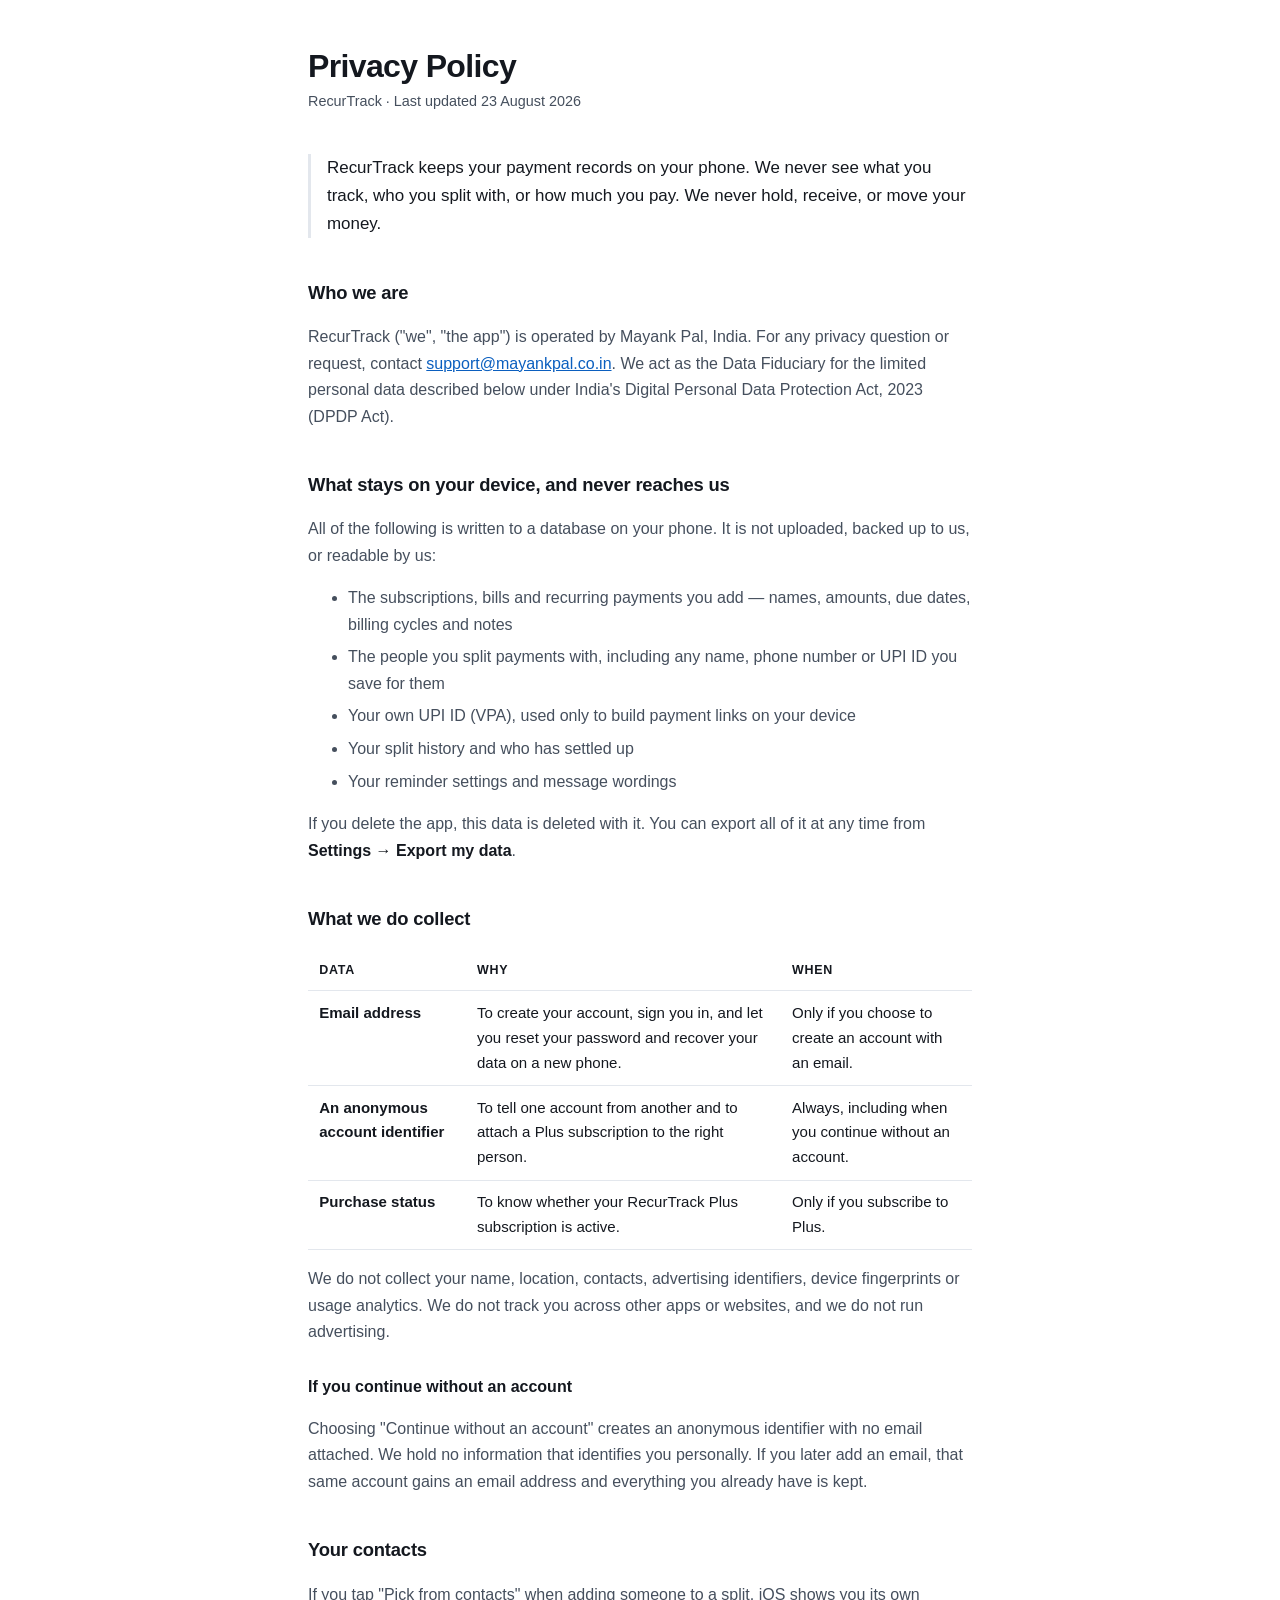
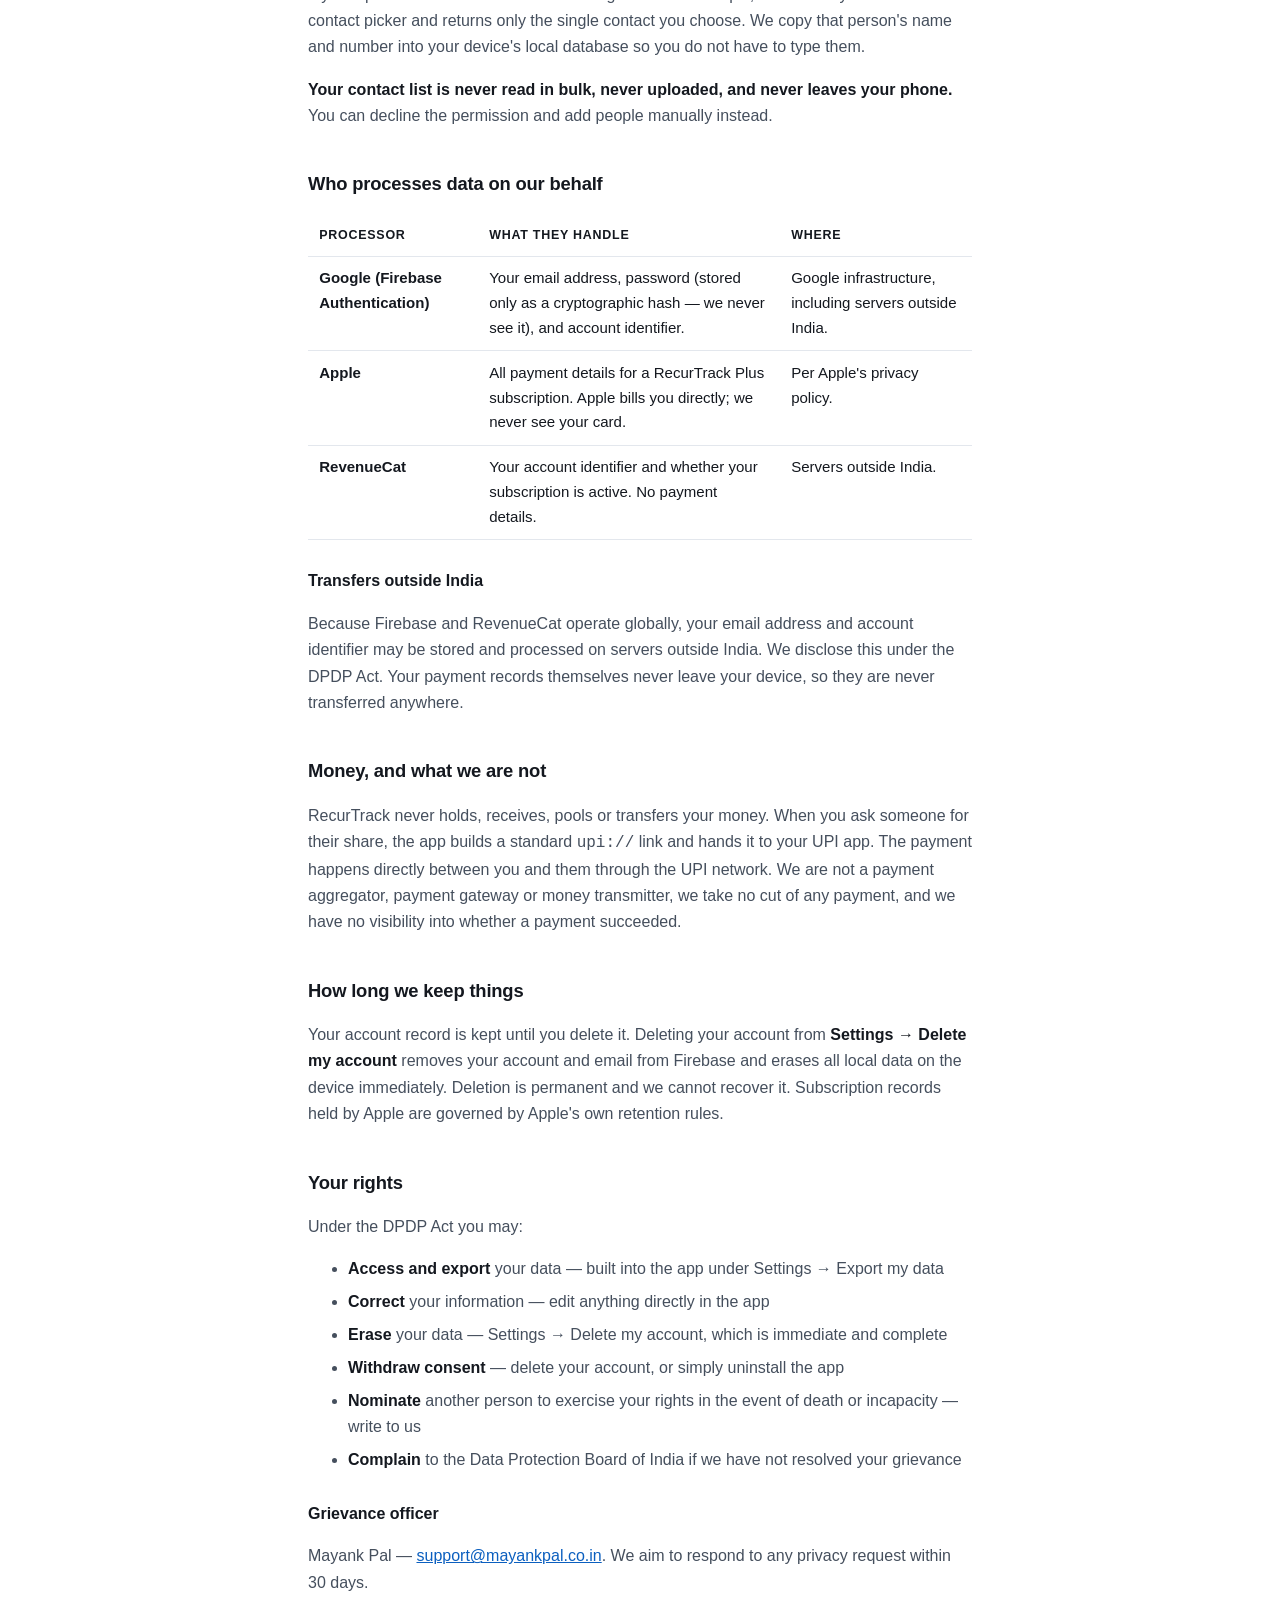
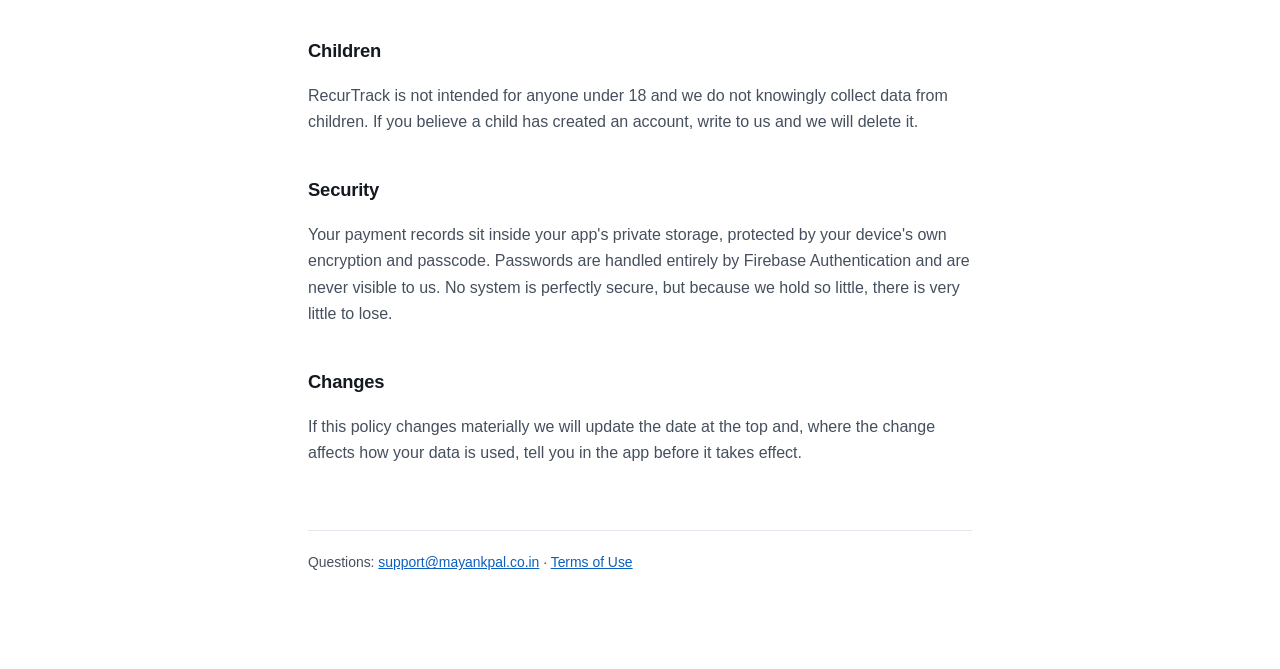
==== privacy.html @ efd6702a "RecurTrack privacy policy, terms and support page" ====
<!doctype html>
<html lang="en">
<head>
<meta charset="utf-8">
<meta name="viewport" content="width=device-width,initial-scale=1">
<title>Privacy Policy — RecurTrack</title>
<link rel="stylesheet" href="./_style.css">
</head>
<body>
<main>

<h1>Privacy Policy</h1>
<p class="updated">RecurTrack · Last updated 23 August 2026</p>

<p class="lede">
  RecurTrack keeps your payment records on your phone. We never see what you track, who
  you split with, or how much you pay. We never hold, receive, or move your money.
</p>

<h2>Who we are</h2>
<p>
  RecurTrack ("we", "the app") is operated by Mayank Pal, India. For any privacy question
  or request, contact <a href="mailto:support@mayankpal.co.in">support@mayankpal.co.in</a>.
  We act as the Data Fiduciary for the limited personal data described below under India's
  Digital Personal Data Protection Act, 2023 (DPDP Act).
</p>

<h2>What stays on your device, and never reaches us</h2>
<p>
  All of the following is written to a database on your phone. It is not uploaded, backed
  up to us, or readable by us:
</p>
<ul>
  <li>The subscriptions, bills and recurring payments you add — names, amounts, due dates, billing cycles and notes</li>
  <li>The people you split payments with, including any name, phone number or UPI ID you save for them</li>
  <li>Your own UPI ID (VPA), used only to build payment links on your device</li>
  <li>Your split history and who has settled up</li>
  <li>Your reminder settings and message wordings</li>
</ul>
<p>
  If you delete the app, this data is deleted with it. You can export all of it at any time
  from <strong>Settings → Export my data</strong>.
</p>

<h2>What we do collect</h2>
<table>
  <thead>
    <tr><th>Data</th><th>Why</th><th>When</th></tr>
  </thead>
  <tbody>
    <tr>
      <td><strong>Email address</strong></td>
      <td>To create your account, sign you in, and let you reset your password and recover your data on a new phone.</td>
      <td>Only if you choose to create an account with an email.</td>
    </tr>
    <tr>
      <td><strong>An anonymous account identifier</strong></td>
      <td>To tell one account from another and to attach a Plus subscription to the right person.</td>
      <td>Always, including when you continue without an account.</td>
    </tr>
    <tr>
      <td><strong>Purchase status</strong></td>
      <td>To know whether your RecurTrack Plus subscription is active.</td>
      <td>Only if you subscribe to Plus.</td>
    </tr>
  </tbody>
</table>
<p>
  We do not collect your name, location, contacts, advertising identifiers, device
  fingerprints or usage analytics. We do not track you across other apps or websites,
  and we do not run advertising.
</p>

<h3>If you continue without an account</h3>
<p>
  Choosing "Continue without an account" creates an anonymous identifier with no email
  attached. We hold no information that identifies you personally. If you later add an
  email, that same account gains an email address and everything you already have is kept.
</p>

<h2>Your contacts</h2>
<p>
  If you tap "Pick from contacts" when adding someone to a split, iOS shows you its own
  contact picker and returns only the single contact you choose. We copy that person's name
  and number into your device's local database so you do not have to type them.
</p>
<p>
  <strong>Your contact list is never read in bulk, never uploaded, and never leaves your
  phone.</strong> You can decline the permission and add people manually instead.
</p>

<h2>Who processes data on our behalf</h2>
<table>
  <thead>
    <tr><th>Processor</th><th>What they handle</th><th>Where</th></tr>
  </thead>
  <tbody>
    <tr>
      <td><strong>Google (Firebase Authentication)</strong></td>
      <td>Your email address, password (stored only as a cryptographic hash — we never see it), and account identifier.</td>
      <td>Google infrastructure, including servers outside India.</td>
    </tr>
    <tr>
      <td><strong>Apple</strong></td>
      <td>All payment details for a RecurTrack Plus subscription. Apple bills you directly; we never see your card.</td>
      <td>Per Apple's privacy policy.</td>
    </tr>
    <tr>
      <td><strong>RevenueCat</strong></td>
      <td>Your account identifier and whether your subscription is active. No payment details.</td>
      <td>Servers outside India.</td>
    </tr>
  </tbody>
</table>

<h3>Transfers outside India</h3>
<p>
  Because Firebase and RevenueCat operate globally, your email address and account
  identifier may be stored and processed on servers outside India. We disclose this under
  the DPDP Act. Your payment records themselves never leave your device, so they are never
  transferred anywhere.
</p>

<h2>Money, and what we are not</h2>
<p>
  RecurTrack never holds, receives, pools or transfers your money. When you ask someone for
  their share, the app builds a standard <code>upi://</code> link and hands it to your UPI
  app. The payment happens directly between you and them through the UPI network. We are not
  a payment aggregator, payment gateway or money transmitter, we take no cut of any payment,
  and we have no visibility into whether a payment succeeded.
</p>

<h2>How long we keep things</h2>
<p>
  Your account record is kept until you delete it. Deleting your account from
  <strong>Settings → Delete my account</strong> removes your account and email from Firebase
  and erases all local data on the device immediately. Deletion is permanent and we cannot
  recover it. Subscription records held by Apple are governed by Apple's own retention rules.
</p>

<h2>Your rights</h2>
<p>Under the DPDP Act you may:</p>
<ul>
  <li><strong>Access and export</strong> your data — built into the app under Settings → Export my data</li>
  <li><strong>Correct</strong> your information — edit anything directly in the app</li>
  <li><strong>Erase</strong> your data — Settings → Delete my account, which is immediate and complete</li>
  <li><strong>Withdraw consent</strong> — delete your account, or simply uninstall the app</li>
  <li><strong>Nominate</strong> another person to exercise your rights in the event of death or incapacity — write to us</li>
  <li><strong>Complain</strong> to the Data Protection Board of India if we have not resolved your grievance</li>
</ul>

<h3>Grievance officer</h3>
<p>
  Mayank Pal — <a href="mailto:support@mayankpal.co.in">support@mayankpal.co.in</a>. We aim to
  respond to any privacy request within 30 days.
</p>

<h2>Children</h2>
<p>
  RecurTrack is not intended for anyone under 18 and we do not knowingly collect data from
  children. If you believe a child has created an account, write to us and we will delete it.
</p>

<h2>Security</h2>
<p>
  Your payment records sit inside your app's private storage, protected by your device's own
  encryption and passcode. Passwords are handled entirely by Firebase Authentication and are
  never visible to us. No system is perfectly secure, but because we hold so little, there is
  very little to lose.
</p>

<h2>Changes</h2>
<p>
  If this policy changes materially we will update the date at the top and, where the change
  affects how your data is used, tell you in the app before it takes effect.
</p>

<footer>
  Questions: <a href="mailto:support@mayankpal.co.in">support@mayankpal.co.in</a> ·
  <a href="./terms.html">Terms of Use</a>
</footer>

</main>
</body>
</html>
---- _style.css ----
:root{--ink:#14181f;--ink2:#454f5d;--paper:#fff;--rule:#e3e7ed;--link:#0b5fbf}
@media(prefers-color-scheme:dark){:root{--ink:#e9edf3;--ink2:#a7b1be;--paper:#0e1116;--rule:#242b34;--link:#7ab4ff}}
*{box-sizing:border-box}
body{margin:0;background:var(--paper);color:var(--ink);font:16px/1.65 -apple-system,BlinkMacSystemFont,"Segoe UI",Roboto,sans-serif;-webkit-font-smoothing:antialiased}
main{max-width:44rem;margin:0 auto;padding:3rem 1.25rem 6rem}
h1{font-size:2rem;line-height:1.15;margin:0 0 .35rem;letter-spacing:-.02em}
.updated{color:var(--ink2);font-size:.9rem;margin:0 0 2.5rem}
h2{font-size:1.15rem;margin:2.5rem 0 .6rem;letter-spacing:-.01em}
h3{font-size:1rem;margin:1.75rem 0 .4rem}
p,li{color:var(--ink2)}
li{margin-bottom:.4rem}
strong{color:var(--ink)}
a{color:var(--link)}
table{width:100%;border-collapse:collapse;margin:1rem 0;font-size:.94rem;display:block;overflow-x:auto}
th,td{text-align:left;padding:.6rem .7rem;border-bottom:1px solid var(--rule);vertical-align:top}
th{color:var(--ink);font-size:.78rem;text-transform:uppercase;letter-spacing:.06em}
.lede{color:var(--ink);font-size:1.06rem;border-left:3px solid var(--rule);padding-left:1rem}
footer{margin-top:4rem;padding-top:1.25rem;border-top:1px solid var(--rule);font-size:.87rem;color:var(--ink2)}
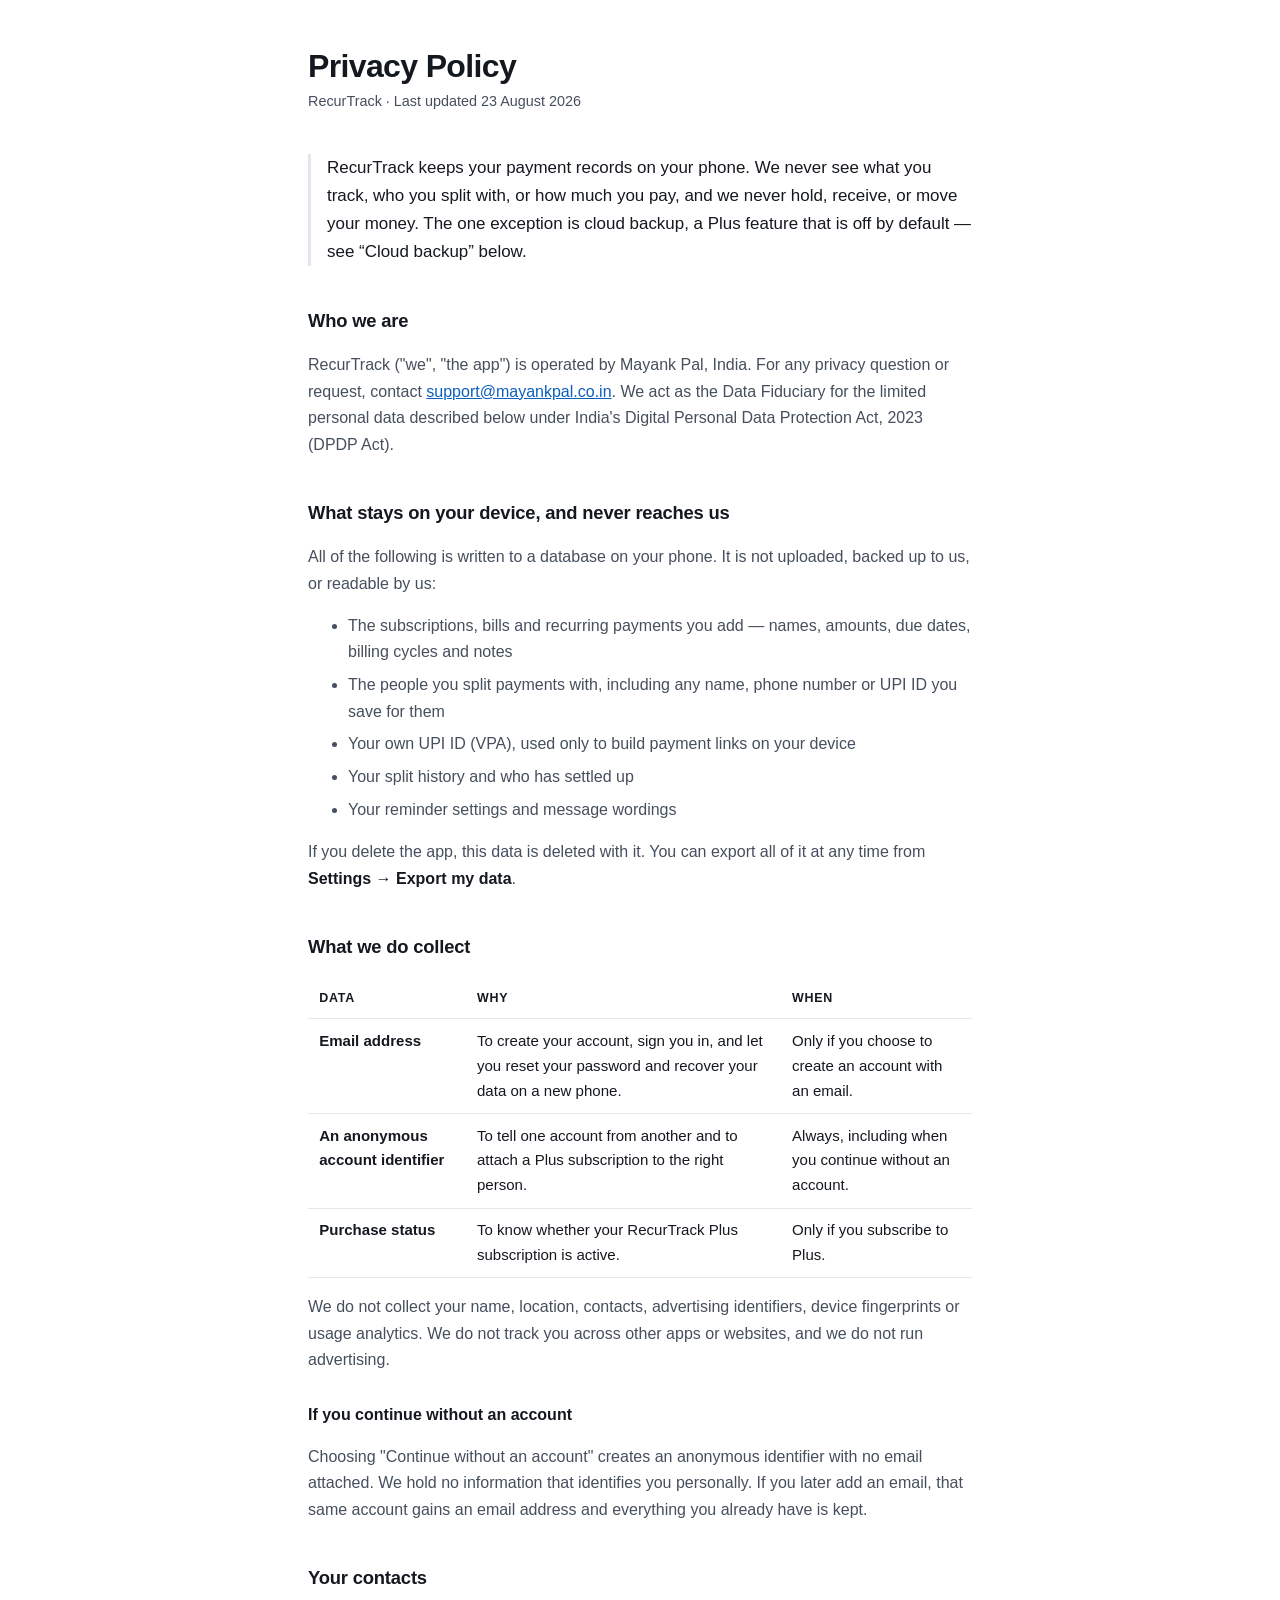
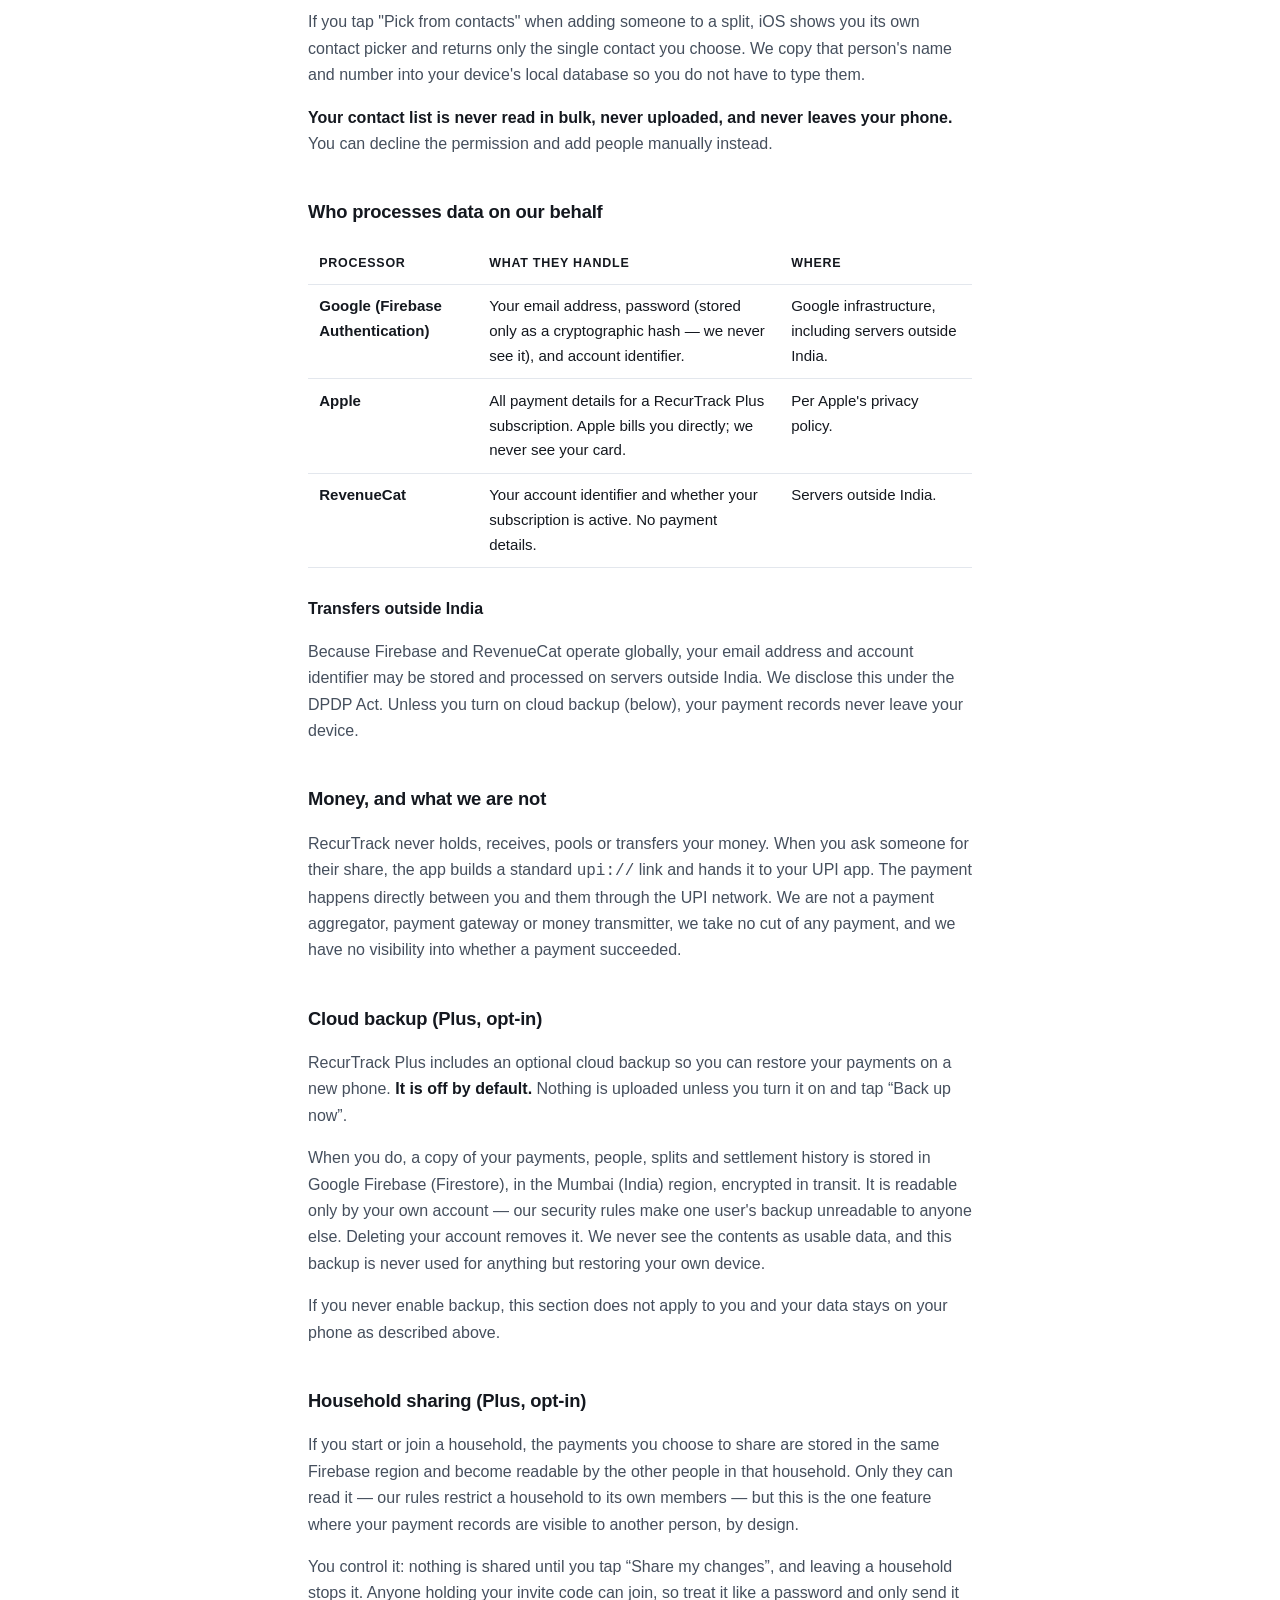
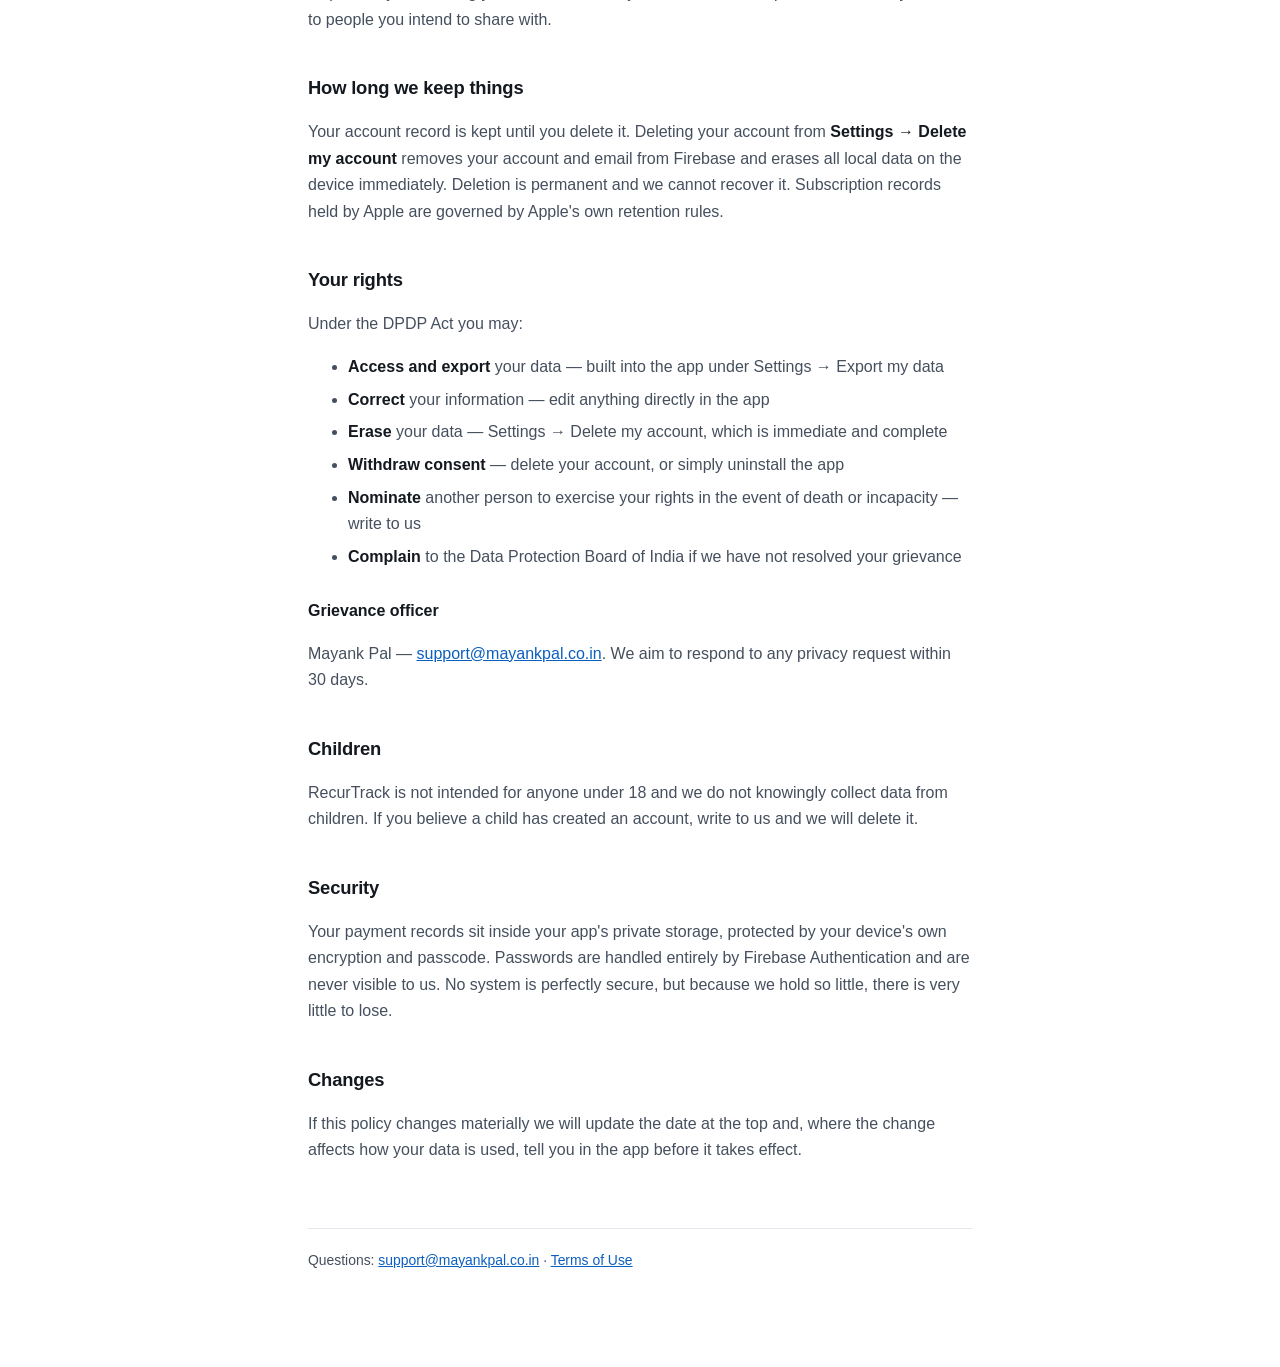
==== commit 6fcfe569: "Disclose cloud backup and household sharing Both are opt-in Plus features that move payment records " ====
--- a/privacy.html
+++ b/privacy.html
@@ -14,7 +14,9 @@
 
 <p class="lede">
   RecurTrack keeps your payment records on your phone. We never see what you track, who
-  you split with, or how much you pay. We never hold, receive, or move your money.
+  you split with, or how much you pay, and we never hold, receive, or move your money. The
+  one exception is cloud backup, a Plus feature that is off by default — see “Cloud backup”
+  below.
 </p>
 
 <h2>Who we are</h2>
@@ -117,8 +119,8 @@
 <p>
   Because Firebase and RevenueCat operate globally, your email address and account
   identifier may be stored and processed on servers outside India. We disclose this under
-  the DPDP Act. Your payment records themselves never leave your device, so they are never
-  transferred anywhere.
+  the DPDP Act. Unless you turn on cloud backup (below), your payment records never leave
+  your device.
 </p>
 
 <h2>Money, and what we are not</h2>
@@ -128,6 +130,37 @@
   app. The payment happens directly between you and them through the UPI network. We are not
   a payment aggregator, payment gateway or money transmitter, we take no cut of any payment,
   and we have no visibility into whether a payment succeeded.
+</p>
+
+<h2>Cloud backup (Plus, opt-in)</h2>
+<p>
+  RecurTrack Plus includes an optional cloud backup so you can restore your payments on a
+  new phone. <strong>It is off by default.</strong> Nothing is uploaded unless you turn it
+  on and tap “Back up now”.
+</p>
+<p>
+  When you do, a copy of your payments, people, splits and settlement history is stored in
+  Google Firebase (Firestore), in the Mumbai (India) region, encrypted in transit. It is
+  readable only by your own account — our security rules make one user's backup unreadable
+  to anyone else. Deleting your account removes it. We never see the contents as usable
+  data, and this backup is never used for anything but restoring your own device.
+</p>
+<p>
+  If you never enable backup, this section does not apply to you and your data stays on your
+  phone as described above.
+</p>
+
+<h2>Household sharing (Plus, opt-in)</h2>
+<p>
+  If you start or join a household, the payments you choose to share are stored in the same
+  Firebase region and become readable by the other people in that household. Only they can
+  read it — our rules restrict a household to its own members — but this is the one feature
+  where your payment records are visible to another person, by design.
+</p>
+<p>
+  You control it: nothing is shared until you tap “Share my changes”, and leaving a
+  household stops it. Anyone holding your invite code can join, so treat it like a password
+  and only send it to people you intend to share with.
 </p>
 
 <h2>How long we keep things</h2>
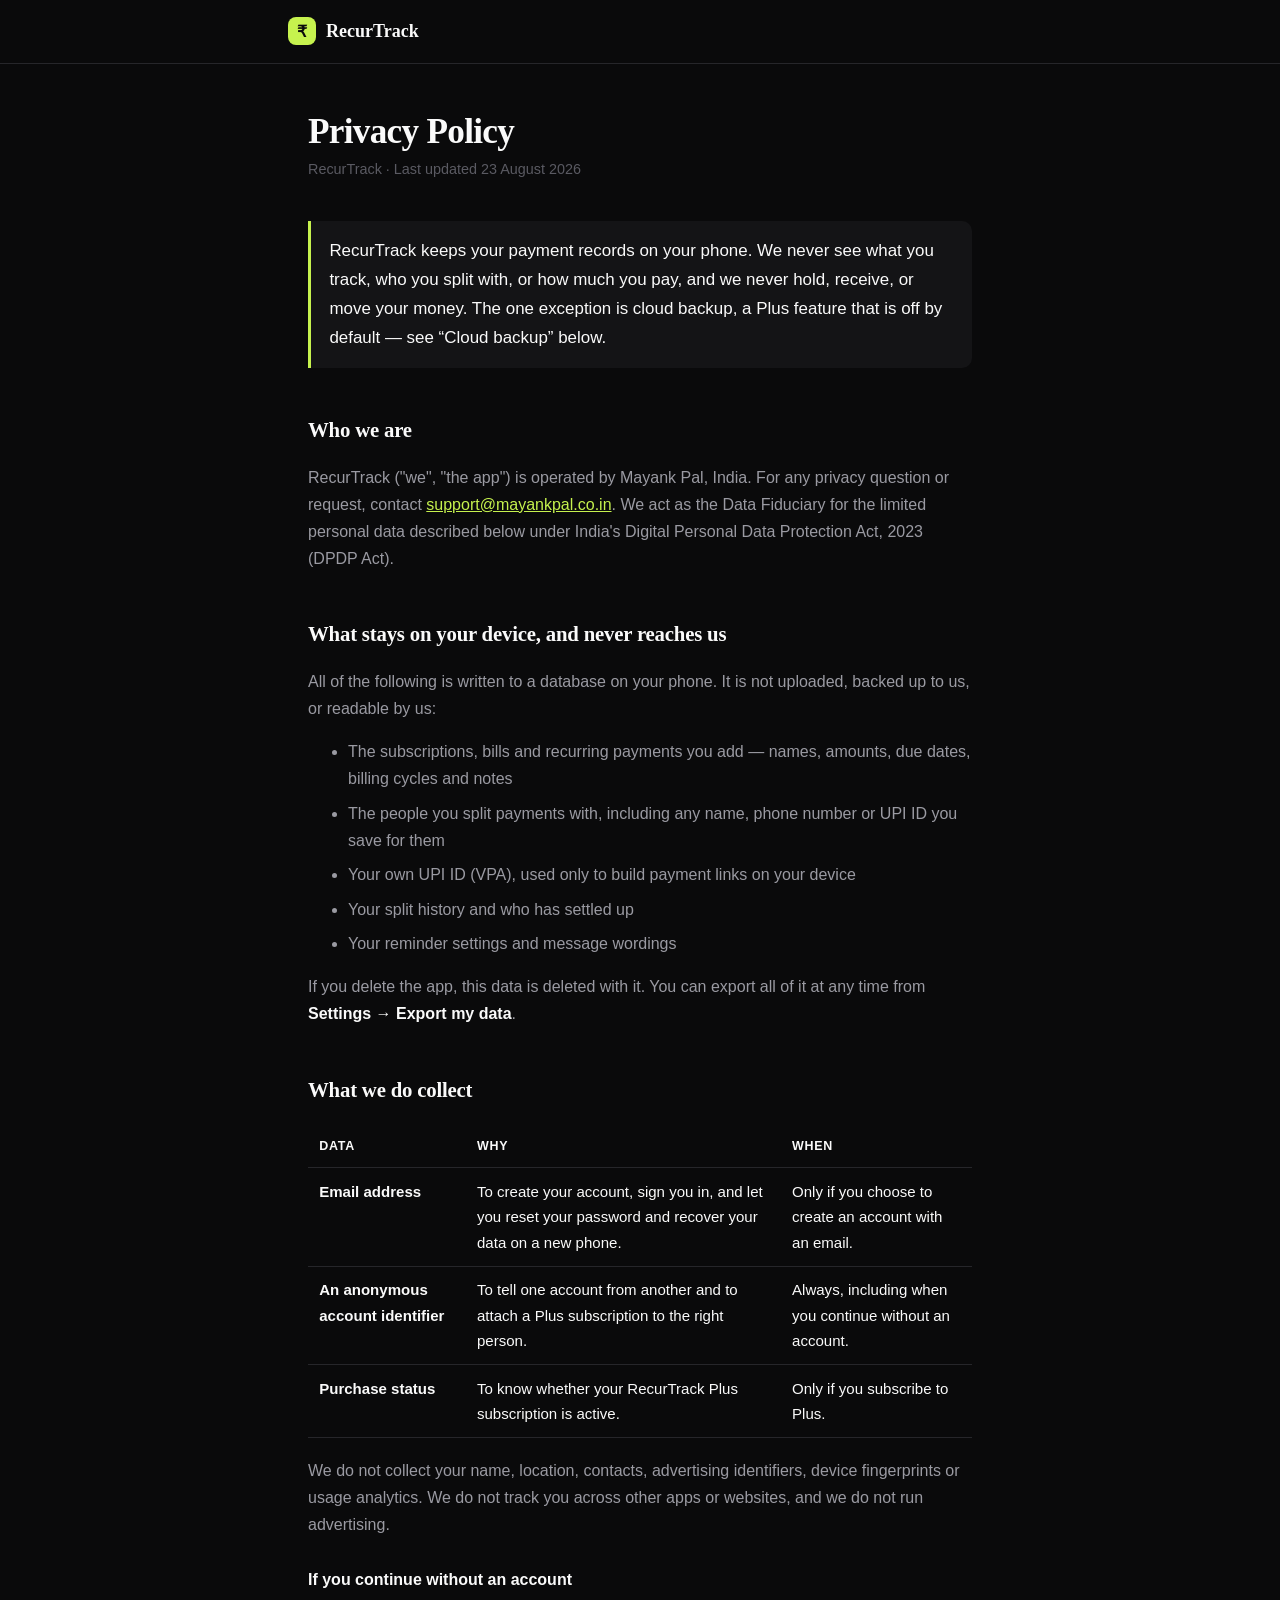
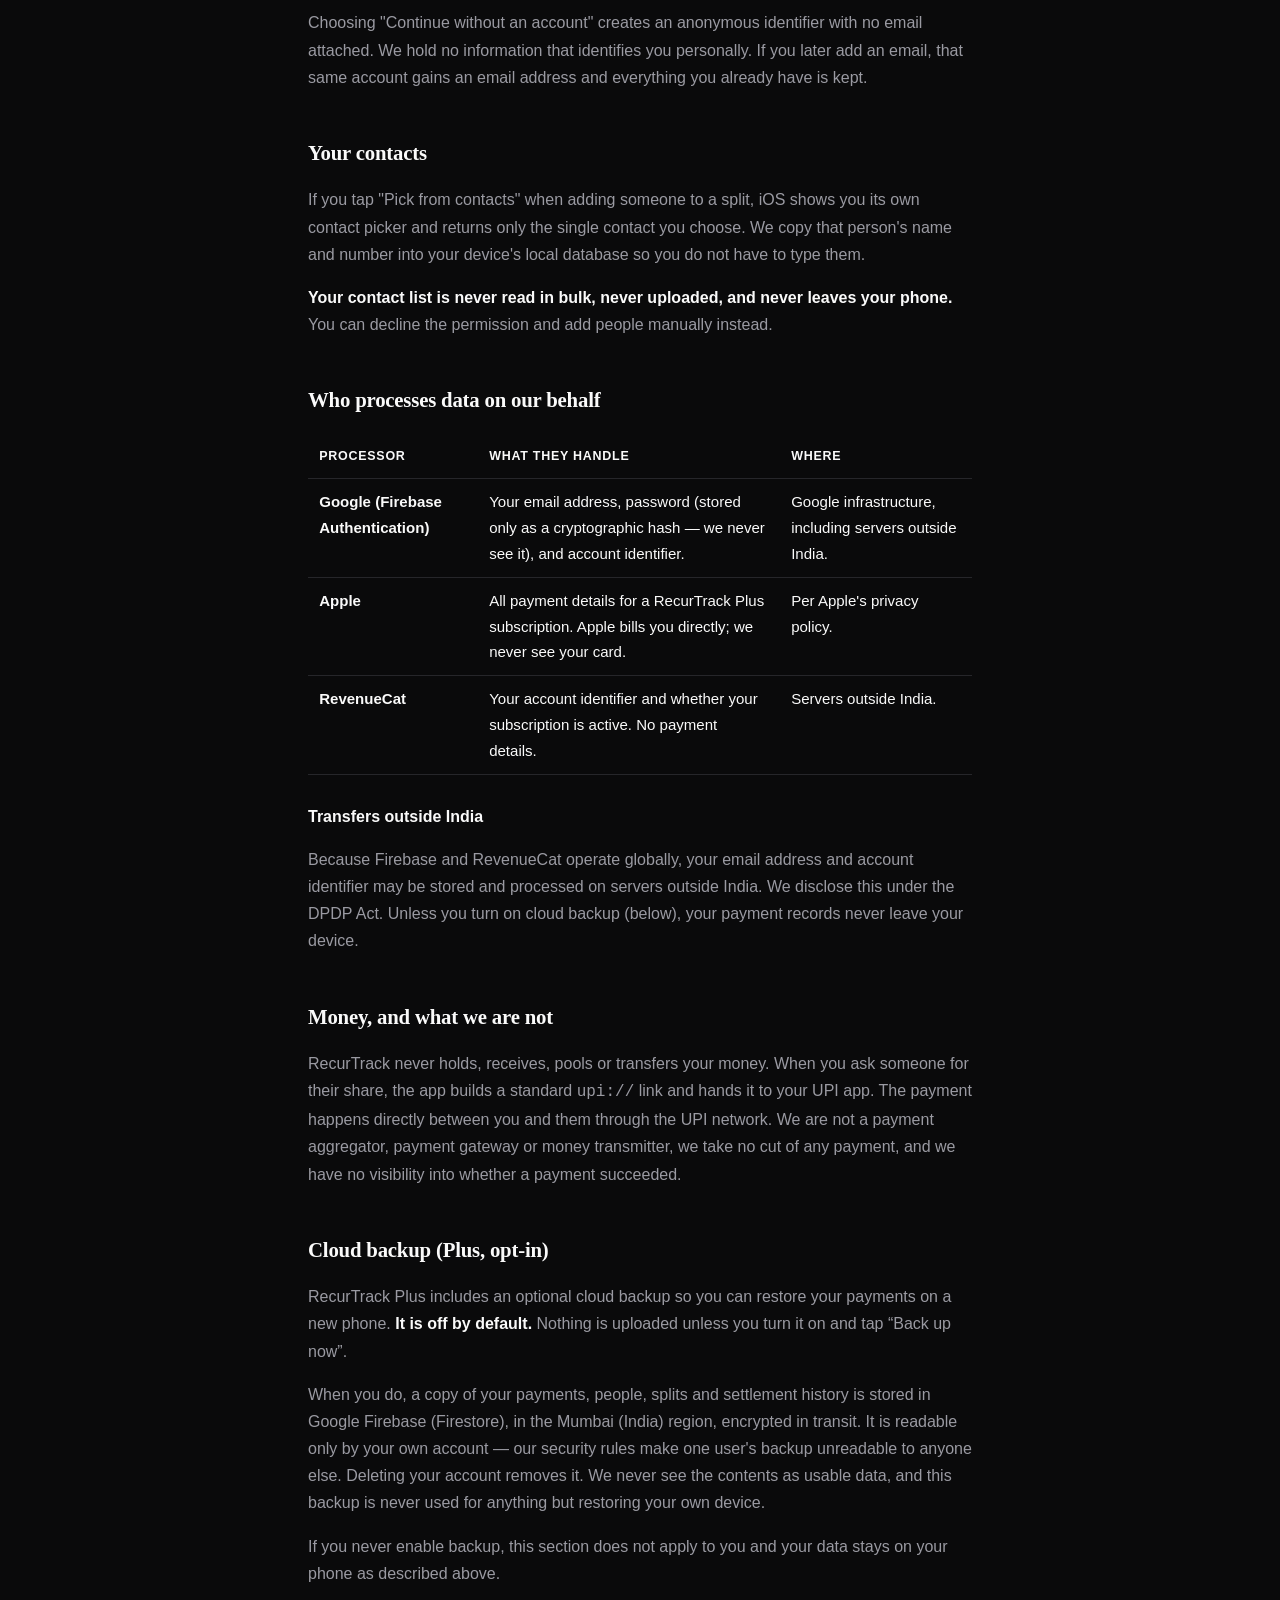
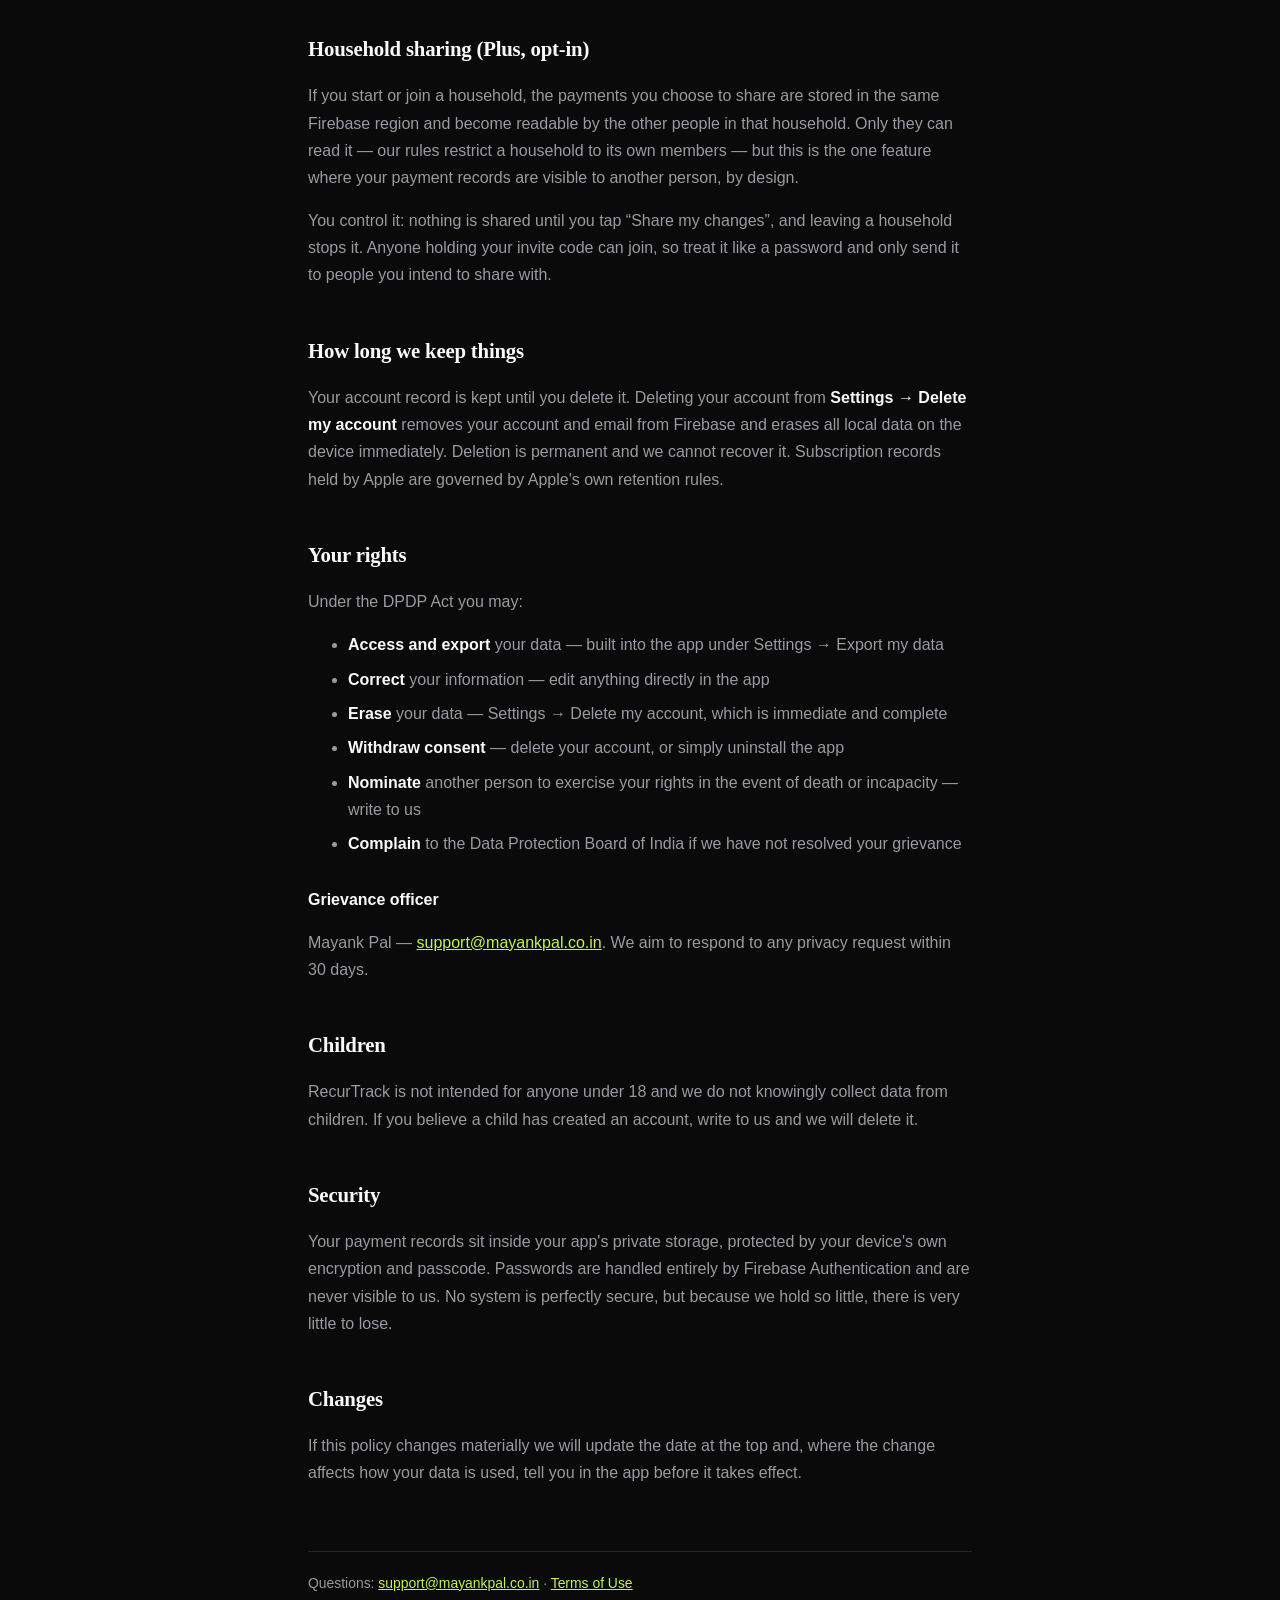
==== commit 6b5b53a7: "Give RecurTrack a landing page, and dress the legal pages to match The site was a placeholder, so an" ====
--- a/privacy.html
+++ b/privacy.html
@@ -3,10 +3,14 @@
 <head>
 <meta charset="utf-8">
 <meta name="viewport" content="width=device-width,initial-scale=1">
+<meta name="theme-color" content="#0A0A0B">
 <title>Privacy Policy — RecurTrack</title>
 <link rel="stylesheet" href="./_style.css">
 </head>
 <body>
+<div class="sitebar">
+  <div class="inner"><a class="brand" href="./"><span class="mark">₹</span> RecurTrack</a></div>
+</div>
 <main>
 
 <h1>Privacy Policy</h1>
--- a/_style.css
+++ b/_style.css
@@ -1,18 +1,43 @@
-:root{--ink:#14181f;--ink2:#454f5d;--paper:#fff;--rule:#e3e7ed;--link:#0b5fbf}
-@media(prefers-color-scheme:dark){:root{--ink:#e9edf3;--ink2:#a7b1be;--paper:#0e1116;--rule:#242b34;--link:#7ab4ff}}
+/* Shared styling for privacy.html and terms.html.
+   Presentation only — these pages are linked from App Store Connect, so their
+   wording is never changed here. Palette and type match the landing page. */
+:root{
+  --bg:#0A0A0B; --surface:#141416; --rule:#26262A;
+  --ink:#FAFAFA; --ink2:#9A9AA2; --link:#C6F24E;
+  --serif:Georgia,'Times New Roman',serif;
+  --sans:-apple-system,BlinkMacSystemFont,"Segoe UI",Roboto,Helvetica,Arial,sans-serif;
+}
 *{box-sizing:border-box}
-body{margin:0;background:var(--paper);color:var(--ink);font:16px/1.65 -apple-system,BlinkMacSystemFont,"Segoe UI",Roboto,sans-serif;-webkit-font-smoothing:antialiased}
+body{
+  margin:0;background:var(--bg);color:var(--ink);
+  font:16px/1.7 var(--sans);-webkit-font-smoothing:antialiased;
+}
+.sitebar{border-bottom:1px solid var(--rule);padding:16px 1.25rem}
+.sitebar a.brand{
+  display:inline-flex;align-items:center;gap:10px;text-decoration:none;color:var(--ink);
+  font-family:var(--serif);font-size:18px;font-weight:600;
+  max-width:44rem;margin:0 auto;
+}
+.sitebar .inner{max-width:44rem;margin:0 auto}
+.sitebar .mark{
+  width:28px;height:28px;border-radius:8px;background:var(--link);color:var(--bg);
+  display:grid;place-items:center;font-family:var(--serif);font-weight:700;font-size:16px;
+}
 main{max-width:44rem;margin:0 auto;padding:3rem 1.25rem 6rem}
-h1{font-size:2rem;line-height:1.15;margin:0 0 .35rem;letter-spacing:-.02em}
-.updated{color:var(--ink2);font-size:.9rem;margin:0 0 2.5rem}
-h2{font-size:1.15rem;margin:2.5rem 0 .6rem;letter-spacing:-.01em}
-h3{font-size:1rem;margin:1.75rem 0 .4rem}
+h1{font-family:var(--serif);font-weight:600;font-size:2.2rem;line-height:1.12;margin:0 0 .35rem;letter-spacing:-.02em}
+.updated{color:#5A5A62;font-size:.9rem;margin:0 0 2.5rem}
+h2{font-family:var(--serif);font-weight:600;font-size:1.3rem;margin:2.75rem 0 .6rem;letter-spacing:-.01em}
+h3{font-size:1rem;margin:1.75rem 0 .4rem;font-weight:700}
 p,li{color:var(--ink2)}
-li{margin-bottom:.4rem}
-strong{color:var(--ink)}
+li{margin-bottom:.45rem}
+strong{color:var(--ink);font-weight:700}
 a{color:var(--link)}
-table{width:100%;border-collapse:collapse;margin:1rem 0;font-size:.94rem;display:block;overflow-x:auto}
-th,td{text-align:left;padding:.6rem .7rem;border-bottom:1px solid var(--rule);vertical-align:top}
+a:hover{text-decoration:none}
+table{width:100%;border-collapse:collapse;margin:1.15rem 0;font-size:.94rem;display:block;overflow-x:auto}
+th,td{text-align:left;padding:.65rem .7rem;border-bottom:1px solid var(--rule);vertical-align:top}
 th{color:var(--ink);font-size:.78rem;text-transform:uppercase;letter-spacing:.06em}
-.lede{color:var(--ink);font-size:1.06rem;border-left:3px solid var(--rule);padding-left:1rem}
+.lede{
+  color:var(--ink);font-size:1.06rem;background:var(--surface);
+  border-left:3px solid var(--link);padding:1rem 1.15rem;border-radius:0 10px 10px 0;
+}
 footer{margin-top:4rem;padding-top:1.25rem;border-top:1px solid var(--rule);font-size:.87rem;color:var(--ink2)}
